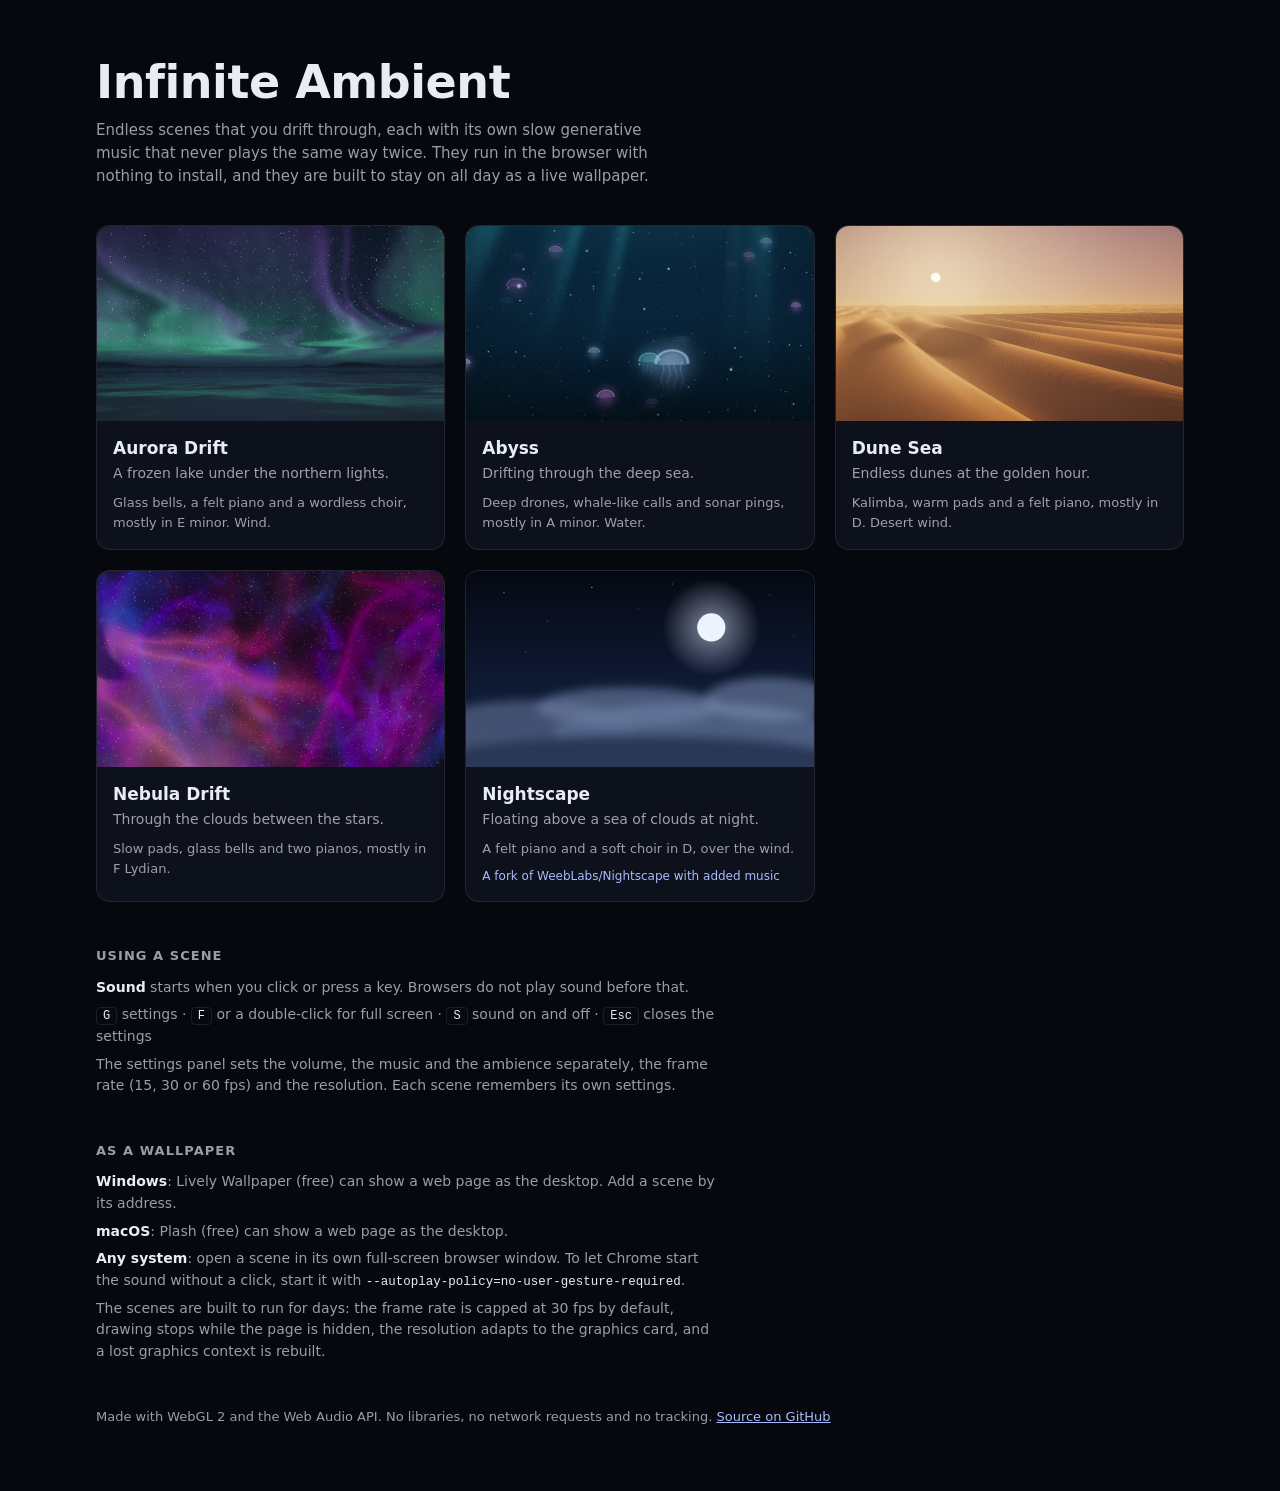
==== index.html @ ee4d43f9 "Add four endless ambient scenes with generative music Aurora Drift, Abyss, Dune Sea and Nebula Drift" ====
<!doctype html>
<html lang="en">
<head>
<meta charset="utf-8">
<meta name="viewport" content="width=device-width, initial-scale=1">
<meta name="color-scheme" content="dark">
<title>Infinite Ambient</title>
<meta name="description" content="Endless ambient scenes with slow generative music, built to run all day as a live wallpaper.">
<style>
:root {
  --bg: #06080e;
  --card: #0d111b;
  --ink: #e8ecf4;
  --soft: rgba(232, 236, 244, 0.66);
  --edge: rgba(255, 255, 255, 0.09);
  --accent: #a9bcff;
}
* { box-sizing: border-box; }
html { background: var(--bg); }
body { margin: 0; color: var(--ink); font: 15px/1.55 system-ui, -apple-system, "Segoe UI", "Malgun Gothic", sans-serif; }
main { max-width: 1120px; margin: 0 auto; padding: 56px 16px 64px; }
h1 { font-size: clamp(30px, 5vw, 46px); font-weight: 600; letter-spacing: -0.01em; line-height: 1.15; margin: 0 0 10px; }
.lede { color: var(--soft); max-width: 62ch; margin: 0 0 36px; }
.grid { display: grid; grid-template-columns: repeat(auto-fill, minmax(min(100%, 320px), 1fr)); gap: 20px; }
.card {
  display: flex; flex-direction: column; text-decoration: none; color: inherit;
  background: var(--card); border: 1px solid var(--edge); border-radius: 14px; overflow: hidden;
  transition: transform 0.25s ease, border-color 0.25s ease;
}
.card:hover, .card:focus-visible { transform: translateY(-2px); border-color: rgba(169, 188, 255, 0.45); outline: none; }
.card img, .card svg { display: block; width: 100%; height: auto; aspect-ratio: 16 / 9; object-fit: cover; background: #000; }
.card .body { padding: 14px 16px 16px; }
.card h2 { font-size: 17px; font-weight: 600; margin: 0 0 2px; }
.card p { margin: 0; color: var(--soft); font-size: 14px; }
.card .music { margin-top: 8px; font-size: 13px; }
.card .from { margin-top: 8px; font-size: 12px; color: var(--accent); }
h3 { font-size: 13px; font-weight: 600; letter-spacing: 0.08em; text-transform: uppercase; color: var(--soft); margin: 44px 0 10px; }
.notes { display: grid; gap: 6px; max-width: 70ch; color: var(--soft); font-size: 14px; }
.notes b { color: var(--ink); font-weight: 600; }
kbd { font: 12px ui-monospace, Consolas, monospace; padding: 1px 6px; border: 1px solid var(--edge); border-radius: 4px; color: var(--ink); }
code { font: 12.5px ui-monospace, Consolas, monospace; color: var(--ink); overflow-wrap: anywhere; }
a { color: var(--accent); }
footer { margin-top: 44px; color: var(--soft); font-size: 13px; }
</style>
</head>
<body>
<main>
  <h1>Infinite Ambient</h1>
  <p class="lede">Endless scenes that you drift through, each with its own slow generative music that never plays the same way twice. They run in the browser with nothing to install, and they are built to stay on all day as a live wallpaper.</p>

  <div class="grid">
    <a class="card" href="aurora/index.html">
      <img src="thumbs/aurora.jpg" width="640" height="360" alt="Green and violet aurora curtains over a frozen lake under a starry sky">
      <div class="body">
        <h2>Aurora Drift</h2>
        <p>A frozen lake under the northern lights.</p>
        <p class="music">Glass bells, a felt piano and a wordless choir, mostly in E minor. Wind.</p>
      </div>
    </a>
    <a class="card" href="abyss/index.html">
      <img src="thumbs/abyss.jpg" width="640" height="360" alt="Glowing jellyfish drifting in dark blue water with faint shafts of light">
      <div class="body">
        <h2>Abyss</h2>
        <p>Drifting through the deep sea.</p>
        <p class="music">Deep drones, whale-like calls and sonar pings, mostly in A minor. Water.</p>
      </div>
    </a>
    <a class="card" href="dunes/index.html">
      <img src="thumbs/dunes.jpg" width="640" height="360" alt="Long sand dunes with fine ripples under a low golden sun">
      <div class="body">
        <h2>Dune Sea</h2>
        <p>Endless dunes at the golden hour.</p>
        <p class="music">Kalimba, warm pads and a felt piano, mostly in D. Desert wind.</p>
      </div>
    </a>
    <a class="card" href="nebula/index.html">
      <img src="thumbs/nebula.jpg" width="640" height="360" alt="Pink, violet and blue clouds of gas between many stars">
      <div class="body">
        <h2>Nebula Drift</h2>
        <p>Through the clouds between the stars.</p>
        <p class="music">Slow pads, glass bells and two pianos, mostly in F Lydian.</p>
      </div>
    </a>
    <a class="card" href="https://sulllll.github.io/Nightscape/">
      <svg viewBox="0 0 640 360" role="img" aria-label="Drawing of a full moon over a sea of clouds at night">
        <defs>
          <linearGradient id="ns-sky" x1="0" y1="0" x2="0" y2="1"><stop offset="0" stop-color="#050913"/><stop offset="0.7" stop-color="#101d3a"/><stop offset="1" stop-color="#1b2a4c"/></linearGradient>
          <radialGradient id="ns-glow"><stop offset="0" stop-color="#dfe8ff" stop-opacity="0.55"/><stop offset="1" stop-color="#dfe8ff" stop-opacity="0"/></radialGradient>
          <filter id="ns-soft" x="-20%" y="-50%" width="140%" height="200%"><feGaussianBlur stdDeviation="9"/></filter>
        </defs>
        <rect width="640" height="360" fill="url(#ns-sky)"/>
        <g fill="#fff" opacity="0.8"><circle cx="70" cy="40" r="1"/><circle cx="150" cy="92" r="0.8"/><circle cx="232" cy="30" r="1.1"/><circle cx="318" cy="70" r="0.7"/><circle cx="560" cy="44" r="0.9"/><circle cx="604" cy="120" r="0.8"/><circle cx="380" cy="24" r="0.8"/><circle cx="110" cy="150" r="0.7"/></g>
        <circle cx="452" cy="104" r="90" fill="url(#ns-glow)"/>
        <circle cx="452" cy="104" r="26" fill="#eef2fb"/>
        <g filter="url(#ns-soft)">
          <ellipse cx="120" cy="290" rx="190" ry="52" fill="#4a5a7c" opacity="0.85"/>
          <ellipse cx="420" cy="300" rx="260" ry="58" fill="#56688c" opacity="0.85"/>
          <ellipse cx="300" cy="250" rx="170" ry="36" fill="#6f81a6" opacity="0.6"/>
          <ellipse cx="560" cy="236" rx="120" ry="40" fill="#7d8fb3" opacity="0.55"/>
          <ellipse cx="320" cy="350" rx="380" ry="48" fill="#2c3958"/>
        </g>
      </svg>
      <div class="body">
        <h2>Nightscape</h2>
        <p>Floating above a sea of clouds at night.</p>
        <p class="music">A felt piano and a soft choir in D, over the wind.</p>
        <p class="from">A fork of WeebLabs/Nightscape with added music</p>
      </div>
    </a>
  </div>

  <h3>Using a scene</h3>
  <div class="notes">
    <div><b>Sound</b> starts when you click or press a key. Browsers do not play sound before that.</div>
    <div><kbd>G</kbd> settings &middot; <kbd>F</kbd> or a double-click for full screen &middot; <kbd>S</kbd> sound on and off &middot; <kbd>Esc</kbd> closes the settings</div>
    <div>The settings panel sets the volume, the music and the ambience separately, the frame rate (15, 30 or 60 fps) and the resolution. Each scene remembers its own settings.</div>
  </div>

  <h3>As a wallpaper</h3>
  <div class="notes">
    <div><b>Windows</b>: Lively Wallpaper (free) can show a web page as the desktop. Add a scene by its address.</div>
    <div><b>macOS</b>: Plash (free) can show a web page as the desktop.</div>
    <div><b>Any system</b>: open a scene in its own full-screen browser window. To let Chrome start the sound without a click, start it with <code>--autoplay-policy=no-user-gesture-required</code>.</div>
    <div>The scenes are built to run for days: the frame rate is capped at 30 fps by default, drawing stops while the page is hidden, the resolution adapts to the graphics card, and a lost graphics context is rebuilt.</div>
  </div>

  <footer>Made with WebGL 2 and the Web Audio API. No libraries, no network requests and no tracking. <a href="https://github.com/sulllll/infinite-ambient">Source on GitHub</a></footer>
</main>
</body>
</html>
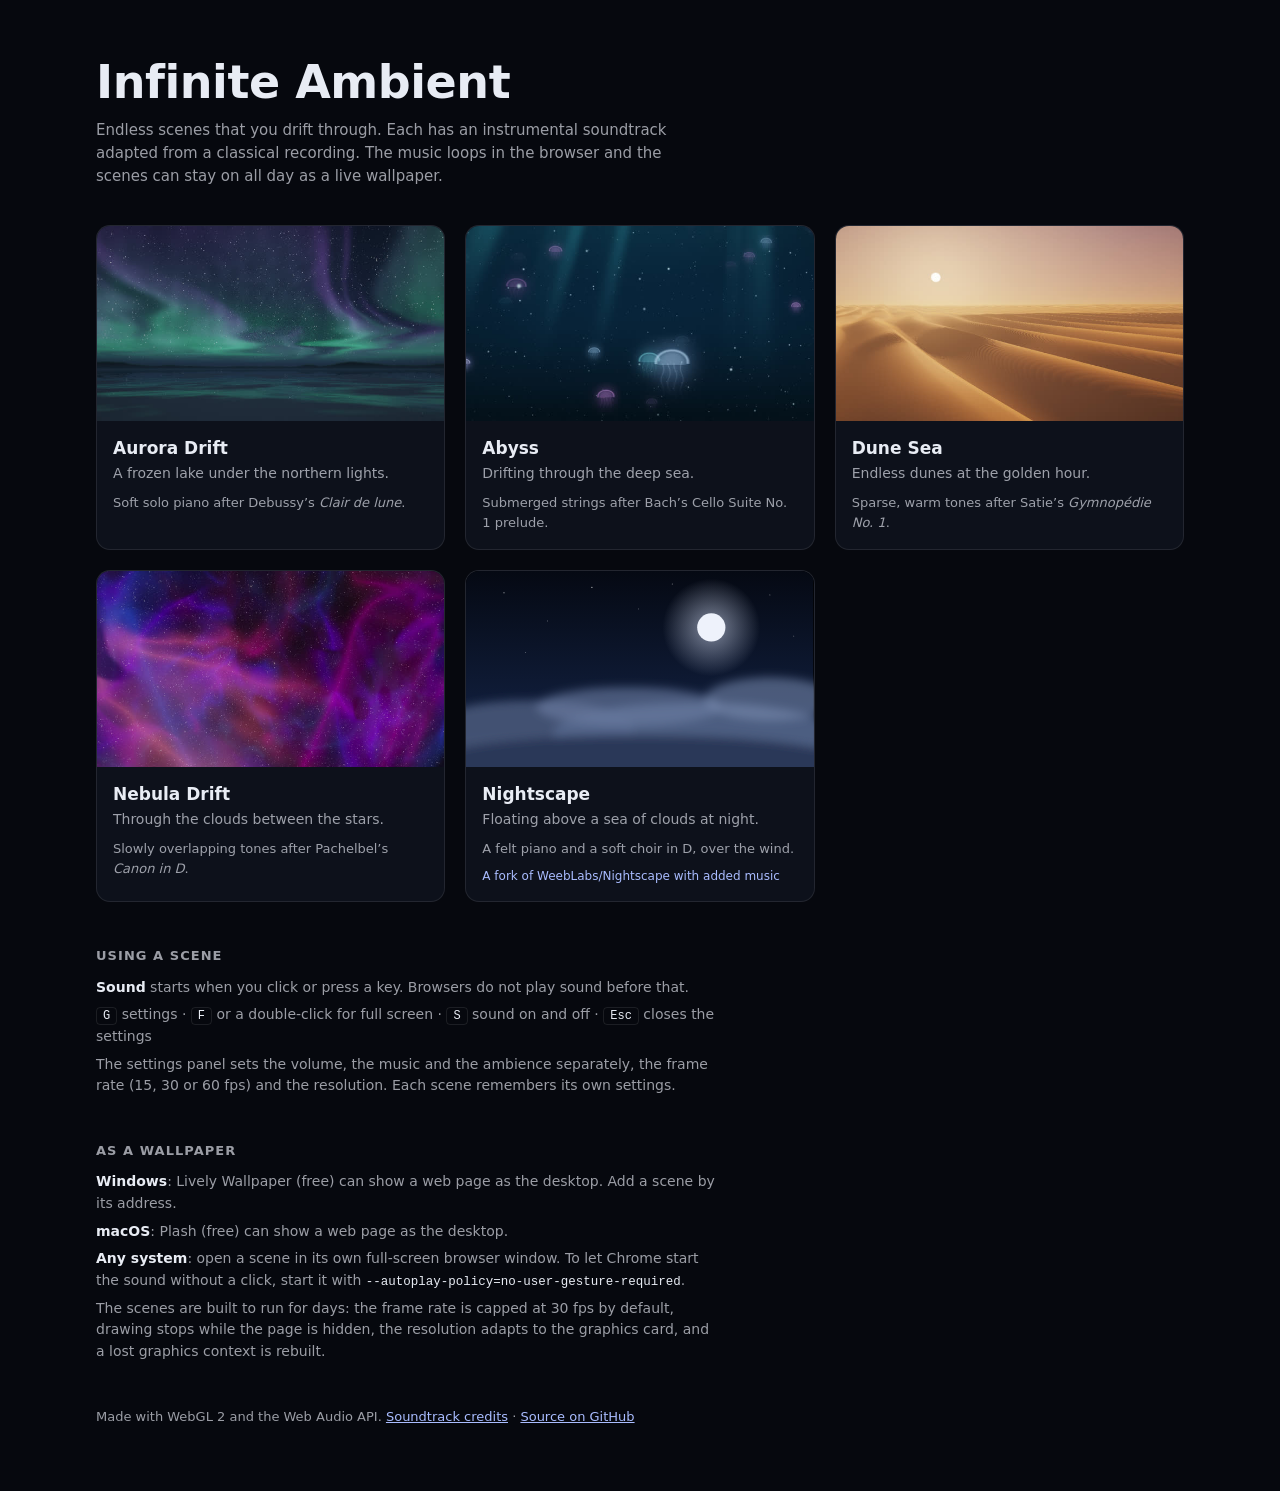
==== commit dcc1f907: "Add seamless YuE2 classical soundtracks for all four scenes" ====
--- a/index.html
+++ b/index.html
@@ -5,7 +5,7 @@
 <meta name="viewport" content="width=device-width, initial-scale=1">
 <meta name="color-scheme" content="dark">
 <title>Infinite Ambient</title>
-<meta name="description" content="Endless ambient scenes with slow generative music, built to run all day as a live wallpaper.">
+<meta name="description" content="Endless ambient scenes with instrumental soundtracks, built to run all day as a live wallpaper.">
 <style>
 :root {
   --bg: #06080e;
@@ -46,7 +46,7 @@
 <body>
 <main>
   <h1>Infinite Ambient</h1>
-  <p class="lede">Endless scenes that you drift through, each with its own slow generative music that never plays the same way twice. They run in the browser with nothing to install, and they are built to stay on all day as a live wallpaper.</p>
+  <p class="lede">Endless scenes that you drift through. Each has an instrumental soundtrack adapted from a classical recording. The music loops in the browser and the scenes can stay on all day as a live wallpaper.</p>
 
   <div class="grid">
     <a class="card" href="aurora/index.html">
@@ -54,7 +54,7 @@
       <div class="body">
         <h2>Aurora Drift</h2>
         <p>A frozen lake under the northern lights.</p>
-        <p class="music">Glass bells, a felt piano and a wordless choir, mostly in E minor. Wind.</p>
+        <p class="music">Soft solo piano after Debussy’s <i>Clair de lune</i>.</p>
       </div>
     </a>
     <a class="card" href="abyss/index.html">
@@ -62,7 +62,7 @@
       <div class="body">
         <h2>Abyss</h2>
         <p>Drifting through the deep sea.</p>
-        <p class="music">Deep drones, whale-like calls and sonar pings, mostly in A minor. Water.</p>
+        <p class="music">Submerged strings after Bach’s Cello Suite No. 1 prelude.</p>
       </div>
     </a>
     <a class="card" href="dunes/index.html">
@@ -70,7 +70,7 @@
       <div class="body">
         <h2>Dune Sea</h2>
         <p>Endless dunes at the golden hour.</p>
-        <p class="music">Kalimba, warm pads and a felt piano, mostly in D. Desert wind.</p>
+        <p class="music">Sparse, warm tones after Satie’s <i>Gymnopédie No. 1</i>.</p>
       </div>
     </a>
     <a class="card" href="nebula/index.html">
@@ -78,7 +78,7 @@
       <div class="body">
         <h2>Nebula Drift</h2>
         <p>Through the clouds between the stars.</p>
-        <p class="music">Slow pads, glass bells and two pianos, mostly in F Lydian.</p>
+        <p class="music">Slowly overlapping tones after Pachelbel’s <i>Canon in D</i>.</p>
       </div>
     </a>
     <a class="card" href="https://sulllll.github.io/Nightscape/">
@@ -124,7 +124,7 @@
     <div>The scenes are built to run for days: the frame rate is capped at 30 fps by default, drawing stops while the page is hidden, the resolution adapts to the graphics card, and a lost graphics context is rebuilt.</div>
   </div>
 
-  <footer>Made with WebGL 2 and the Web Audio API. No libraries, no network requests and no tracking. <a href="https://github.com/sulllll/infinite-ambient">Source on GitHub</a></footer>
+  <footer>Made with WebGL 2 and the Web Audio API. <a href="https://github.com/sulllll/infinite-ambient#music">Soundtrack credits</a> · <a href="https://github.com/sulllll/infinite-ambient">Source on GitHub</a></footer>
 </main>
 </body>
 </html>
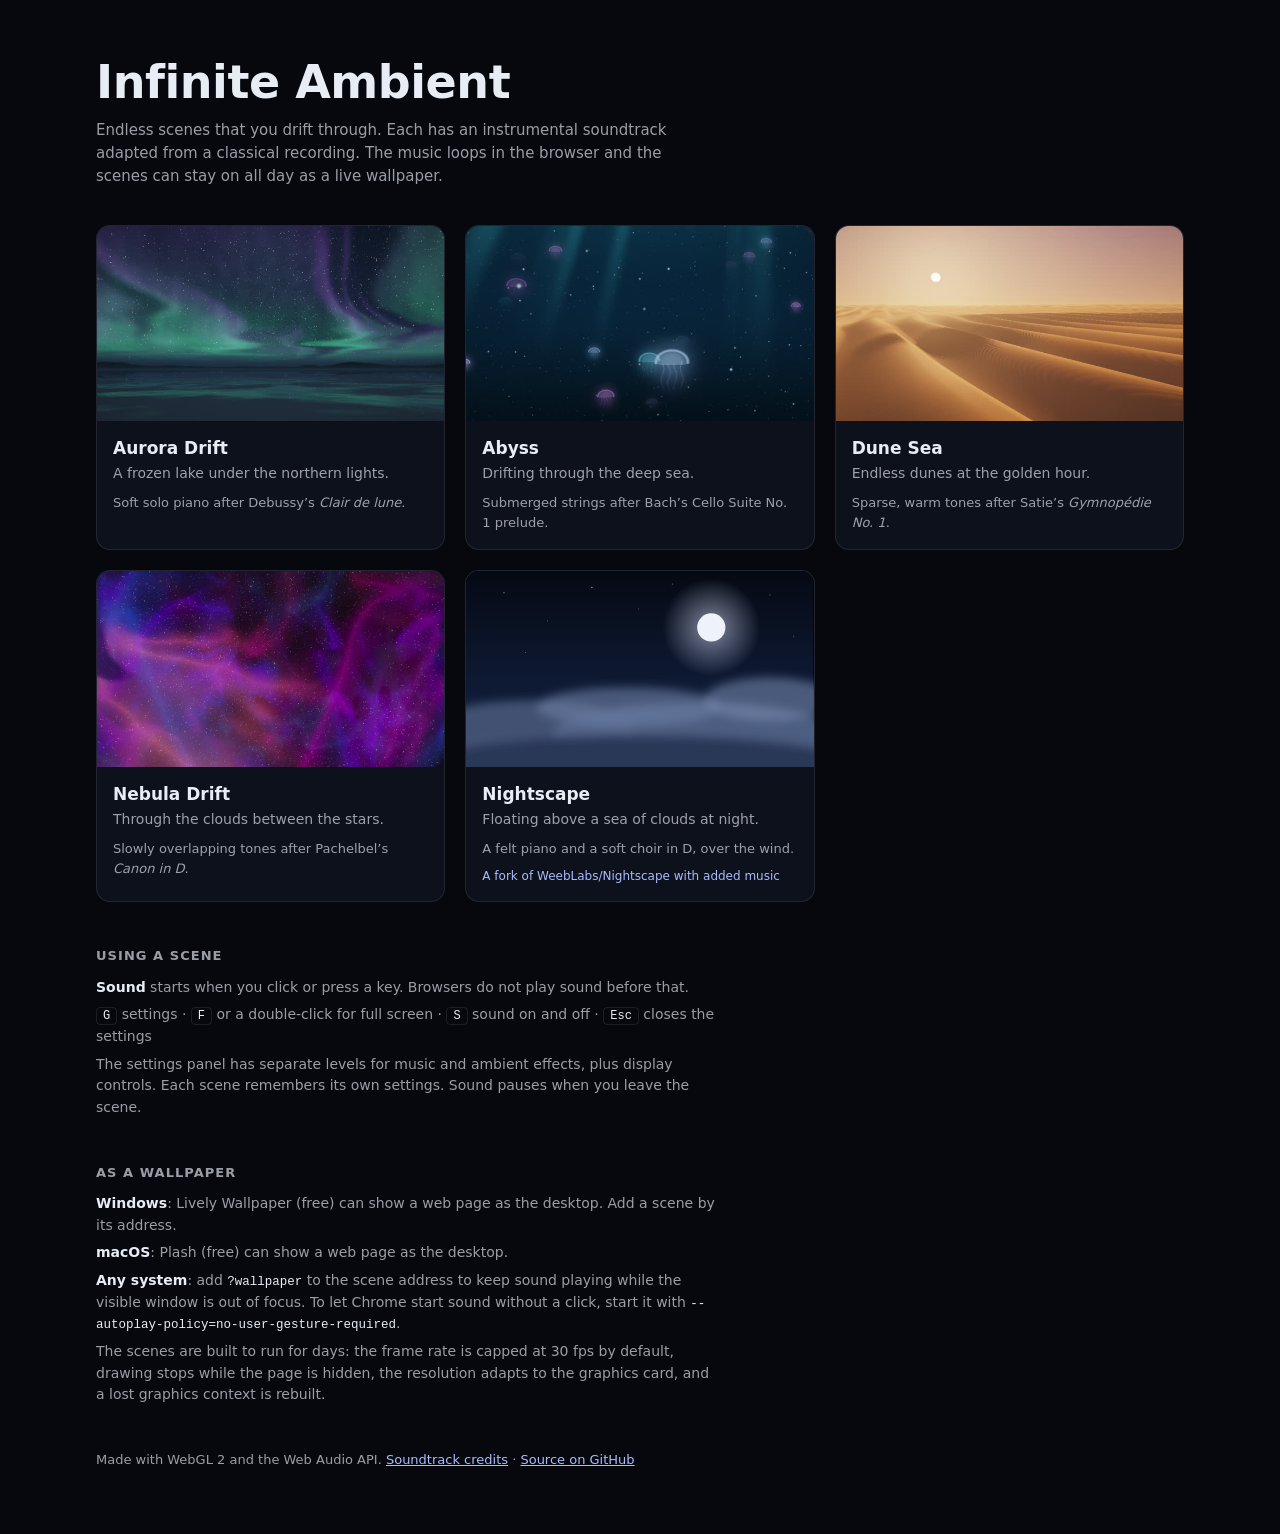
==== commit 31a99ef4: "Add scene effects and pause audio when the viewer leaves" ====
--- a/index.html
+++ b/index.html
@@ -113,14 +113,14 @@
   <div class="notes">
     <div><b>Sound</b> starts when you click or press a key. Browsers do not play sound before that.</div>
     <div><kbd>G</kbd> settings &middot; <kbd>F</kbd> or a double-click for full screen &middot; <kbd>S</kbd> sound on and off &middot; <kbd>Esc</kbd> closes the settings</div>
-    <div>The settings panel sets the volume, the music and the ambience separately, the frame rate (15, 30 or 60 fps) and the resolution. Each scene remembers its own settings.</div>
+    <div>The settings panel has separate levels for music and ambient effects, plus display controls. Each scene remembers its own settings. Sound pauses when you leave the scene.</div>
   </div>
 
   <h3>As a wallpaper</h3>
   <div class="notes">
     <div><b>Windows</b>: Lively Wallpaper (free) can show a web page as the desktop. Add a scene by its address.</div>
     <div><b>macOS</b>: Plash (free) can show a web page as the desktop.</div>
-    <div><b>Any system</b>: open a scene in its own full-screen browser window. To let Chrome start the sound without a click, start it with <code>--autoplay-policy=no-user-gesture-required</code>.</div>
+    <div><b>Any system</b>: add <code>?wallpaper</code> to the scene address to keep sound playing while the visible window is out of focus. To let Chrome start sound without a click, start it with <code>--autoplay-policy=no-user-gesture-required</code>.</div>
     <div>The scenes are built to run for days: the frame rate is capped at 30 fps by default, drawing stops while the page is hidden, the resolution adapts to the graphics card, and a lost graphics context is rebuilt.</div>
   </div>
 
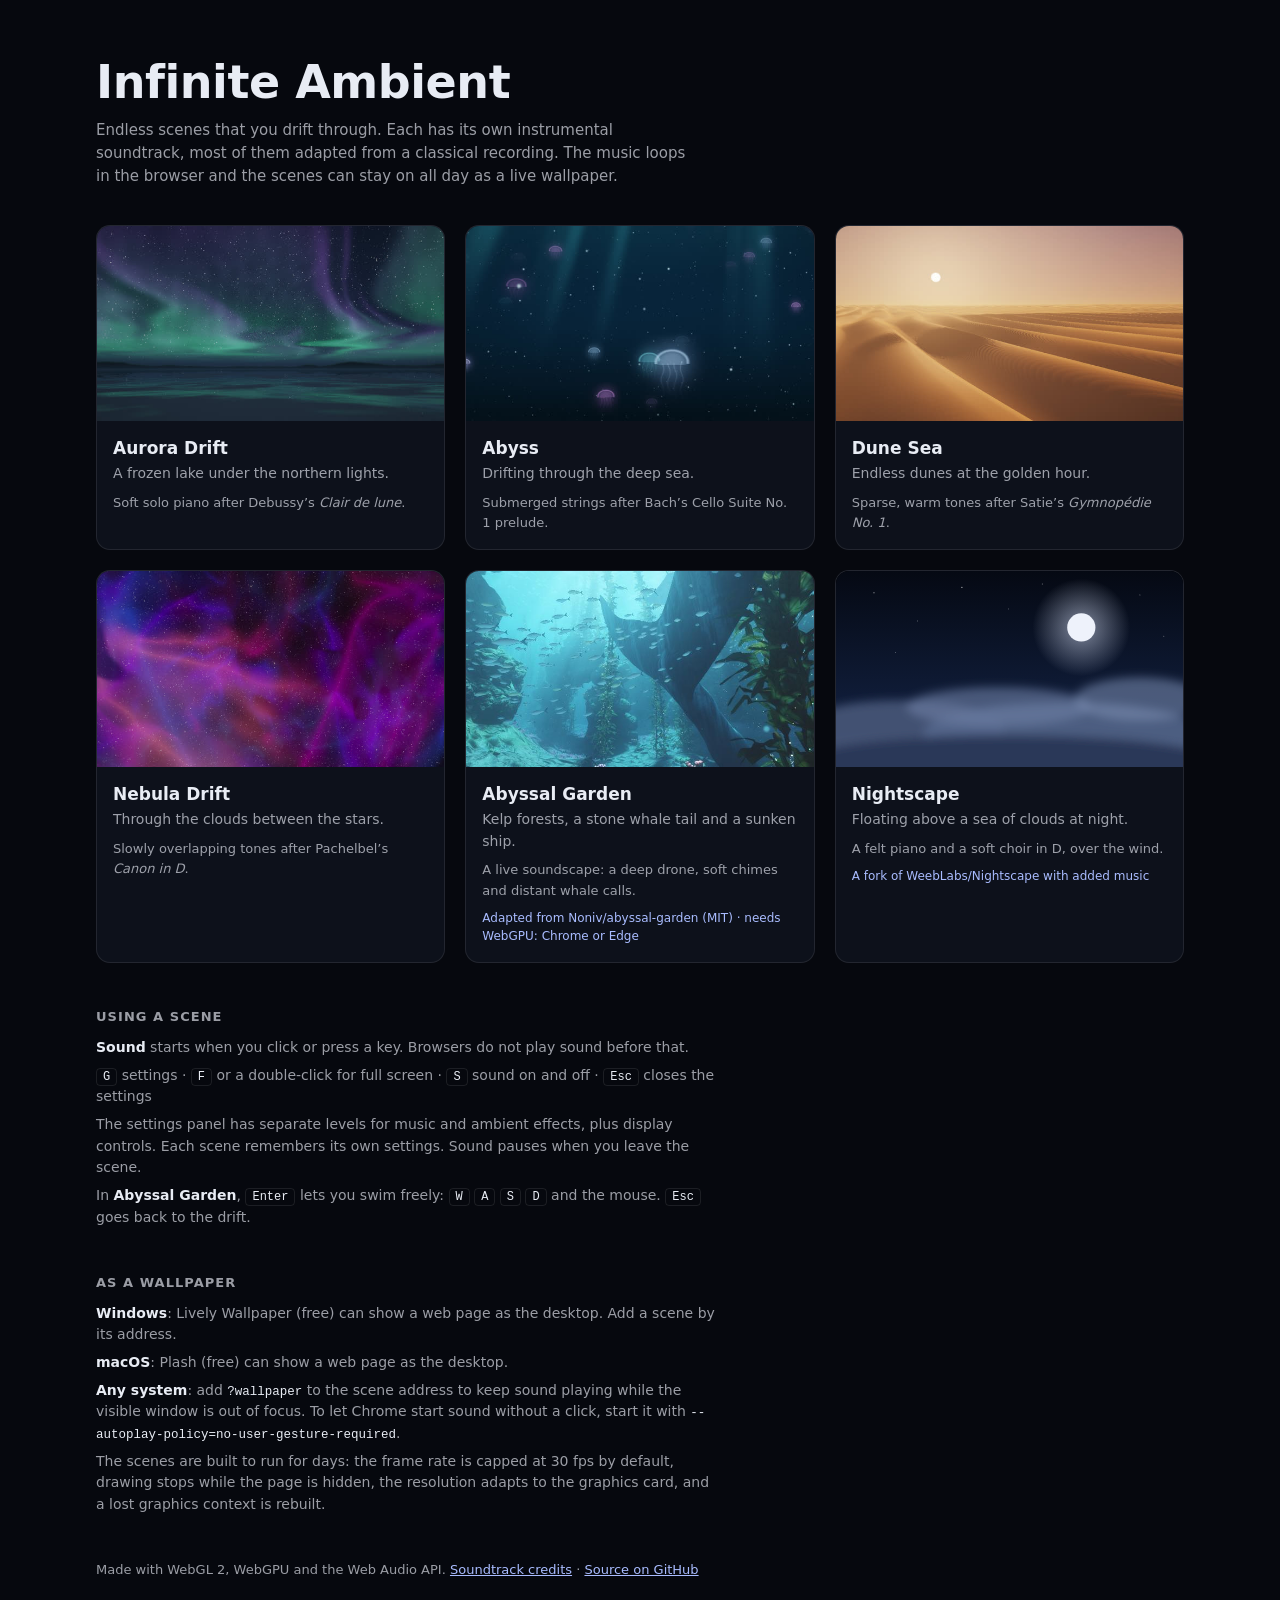
==== commit b55651c2: "Add Abyssal Garden as a drifting Infinite Ambient scene The WebGPU kelp world from Noniv/abyssal-gar" ====
--- a/index.html
+++ b/index.html
@@ -46,7 +46,7 @@
 <body>
 <main>
   <h1>Infinite Ambient</h1>
-  <p class="lede">Endless scenes that you drift through. Each has an instrumental soundtrack adapted from a classical recording. The music loops in the browser and the scenes can stay on all day as a live wallpaper.</p>
+  <p class="lede">Endless scenes that you drift through. Each has its own instrumental soundtrack, most of them adapted from a classical recording. The music loops in the browser and the scenes can stay on all day as a live wallpaper.</p>
 
   <div class="grid">
     <a class="card" href="aurora/index.html">
@@ -79,6 +79,15 @@
         <h2>Nebula Drift</h2>
         <p>Through the clouds between the stars.</p>
         <p class="music">Slowly overlapping tones after Pachelbel’s <i>Canon in D</i>.</p>
+      </div>
+    </a>
+    <a class="card" href="garden/index.html">
+      <img src="thumbs/garden.jpg" width="640" height="360" alt="A stone whale tail rising from the seabed between kelp, with a school of fish in blue water">
+      <div class="body">
+        <h2>Abyssal Garden</h2>
+        <p>Kelp forests, a stone whale tail and a sunken ship.</p>
+        <p class="music">A live soundscape: a deep drone, soft chimes and distant whale calls.</p>
+        <p class="from">Adapted from Noniv/abyssal-garden (MIT) &middot; needs WebGPU: Chrome or Edge</p>
       </div>
     </a>
     <a class="card" href="https://sulllll.github.io/Nightscape/">
@@ -114,6 +123,7 @@
     <div><b>Sound</b> starts when you click or press a key. Browsers do not play sound before that.</div>
     <div><kbd>G</kbd> settings &middot; <kbd>F</kbd> or a double-click for full screen &middot; <kbd>S</kbd> sound on and off &middot; <kbd>Esc</kbd> closes the settings</div>
     <div>The settings panel has separate levels for music and ambient effects, plus display controls. Each scene remembers its own settings. Sound pauses when you leave the scene.</div>
+    <div>In <b>Abyssal Garden</b>, <kbd>Enter</kbd> lets you swim freely: <kbd>W</kbd> <kbd>A</kbd> <kbd>S</kbd> <kbd>D</kbd> and the mouse. <kbd>Esc</kbd> goes back to the drift.</div>
   </div>
 
   <h3>As a wallpaper</h3>
@@ -124,7 +134,7 @@
     <div>The scenes are built to run for days: the frame rate is capped at 30 fps by default, drawing stops while the page is hidden, the resolution adapts to the graphics card, and a lost graphics context is rebuilt.</div>
   </div>
 
-  <footer>Made with WebGL 2 and the Web Audio API. <a href="https://github.com/sulllll/infinite-ambient#music">Soundtrack credits</a> · <a href="https://github.com/sulllll/infinite-ambient">Source on GitHub</a></footer>
+  <footer>Made with WebGL 2, WebGPU and the Web Audio API. <a href="https://github.com/sulllll/infinite-ambient#music">Soundtrack credits</a> · <a href="https://github.com/sulllll/infinite-ambient">Source on GitHub</a></footer>
 </main>
 </body>
 </html>
